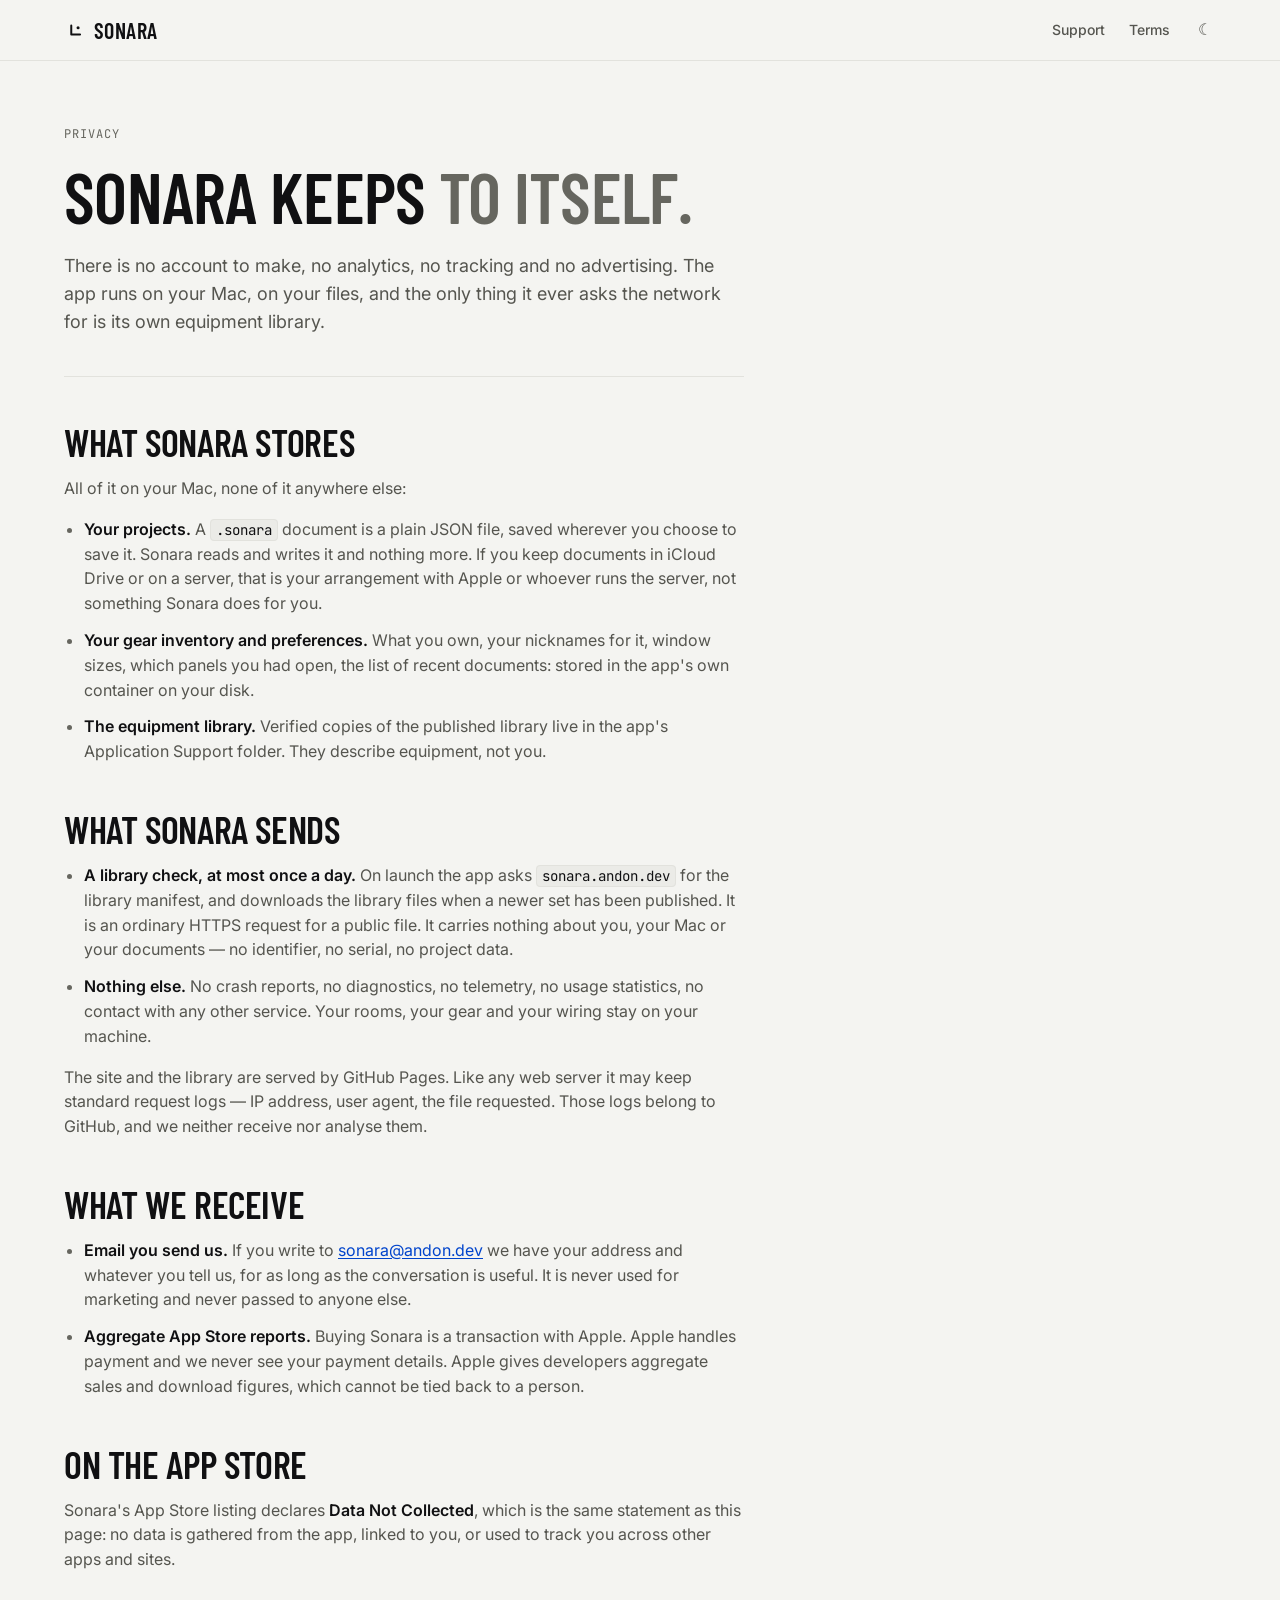
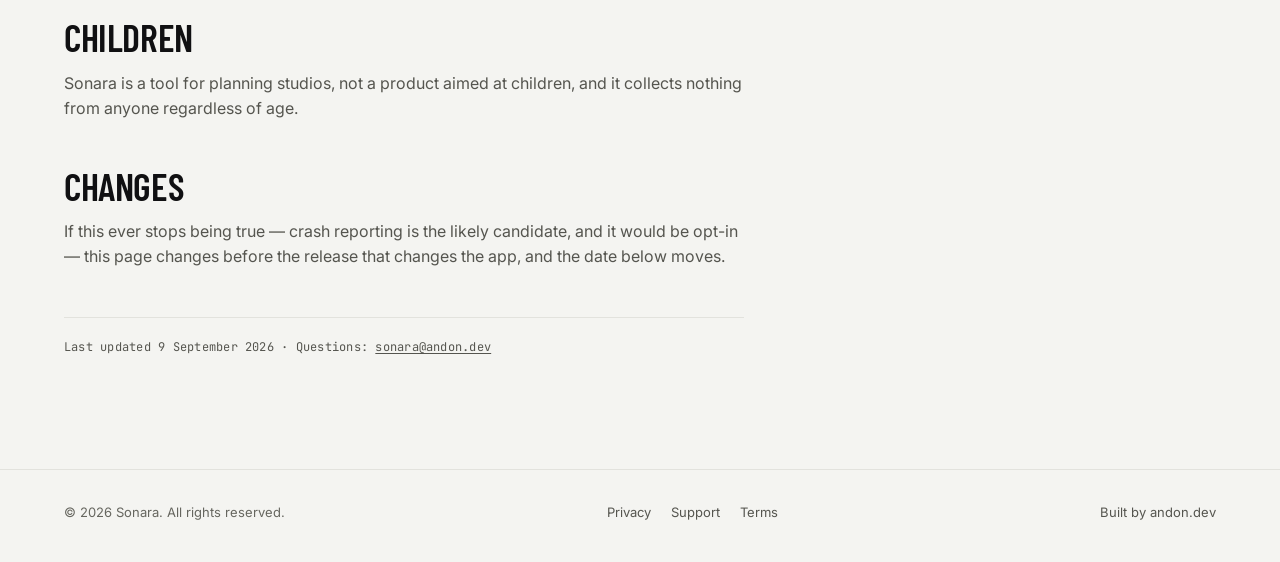
==== privacy/index.html @ f501dfa2 "Publish site (cb15d5a)" ====
<!doctype html>
<html lang="en">
<head>
  <meta charset="utf-8" />
  <meta name="viewport" content="width=device-width, initial-scale=1" />
  <title>Privacy - Sonara</title>
  <meta name="description" content="What Sonara stores, what it sends and what we receive. No account, no analytics, no tracking: the app fetches its equipment library and nothing else." />
  <meta property="og:title" content="Privacy - Sonara" />
  <meta property="og:description" content="No account, no analytics, no tracking. Sonara fetches its equipment library and nothing else." />
  <meta property="og:url" content="https://sonara.andon.dev/privacy/" />
  <link rel="canonical" href="https://sonara.andon.dev/privacy/" />
  <link rel="icon" type="image/png" href="/assets/icon-256.png" />
  <link rel="apple-touch-icon" href="/assets/icon-256.png" />
  <script>(function(){var t;try{t=localStorage.getItem('theme')}catch(e){}if(!t)t=(window.matchMedia&&matchMedia('(prefers-color-scheme: light)').matches)?'light':'dark';document.documentElement.setAttribute('data-theme',t);})();</script>
  <link rel="preconnect" href="https://fonts.googleapis.com" />
  <link rel="preconnect" href="https://fonts.gstatic.com" crossorigin />
  <link href="https://fonts.googleapis.com/css2?family=Barlow+Condensed:wght@600;700&family=Inter:wght@400;500;600&family=JetBrains+Mono&display=swap" rel="stylesheet" />
  <link rel="stylesheet" href="/style.css" />
</head>
<body class="subpage" id="top">
  <header>
    <div class="wrap nav">
      <a href="/" class="brand" aria-label="Sonara">
        <svg viewBox="0 0 100 100" aria-hidden="true"><path d="M33 30 V70 H73" fill="none" stroke="currentColor" stroke-width="9" stroke-linecap="round" stroke-linejoin="round"/><circle cx="64" cy="40" r="7" fill="currentColor"/></svg>
        <span class="name">Sonara</span>
      </a>
      <nav class="nav-links">
        <a class="nav-link" href="/support/">Support</a>
        <a class="nav-link" href="/terms/">Terms</a>
        <button id="theme-toggle" class="theme-btn" aria-label="Toggle dark and light theme">☀︎</button>
      </nav>
    </div>
  </header>

  <main>
    <section class="page">
      <div class="wrap">
        <div class="page-head">
          <span class="mono">Privacy</span>
          <h1 class="display">Sonara keeps <em>to itself.</em></h1>
          <p class="lede">There is no account to make, no analytics, no tracking and no advertising. The app runs on your Mac, on your files, and the only thing it ever asks the network for is its own equipment library.</p>
        </div>

        <div class="prose">
          <h2 class="display">What Sonara stores</h2>
          <p>All of it on your Mac, none of it anywhere else:</p>
          <ul>
            <li><b>Your projects.</b> A <code>.sonara</code> document is a plain JSON file, saved wherever you choose to save it. Sonara reads and writes it and nothing more. If you keep documents in iCloud Drive or on a server, that is your arrangement with Apple or whoever runs the server, not something Sonara does for you.</li>
            <li><b>Your gear inventory and preferences.</b> What you own, your nicknames for it, window sizes, which panels you had open, the list of recent documents: stored in the app's own container on your disk.</li>
            <li><b>The equipment library.</b> Verified copies of the published library live in the app's Application Support folder. They describe equipment, not you.</li>
          </ul>

          <h2 class="display">What Sonara sends</h2>
          <ul>
            <li><b>A library check, at most once a day.</b> On launch the app asks <code>sonara.andon.dev</code> for the library manifest, and downloads the library files when a newer set has been published. It is an ordinary HTTPS request for a public file. It carries nothing about you, your Mac or your documents — no identifier, no serial, no project data.</li>
            <li><b>Nothing else.</b> No crash reports, no diagnostics, no telemetry, no usage statistics, no contact with any other service. Your rooms, your gear and your wiring stay on your machine.</li>
          </ul>
          <p>The site and the library are served by GitHub Pages. Like any web server it may keep standard request logs — IP address, user agent, the file requested. Those logs belong to GitHub, and we neither receive nor analyse them.</p>

          <h2 class="display">What we receive</h2>
          <ul>
            <li><b>Email you send us.</b> If you write to <a href="mailto:sonara@andon.dev">sonara@andon.dev</a> we have your address and whatever you tell us, for as long as the conversation is useful. It is never used for marketing and never passed to anyone else.</li>
            <li><b>Aggregate App Store reports.</b> Buying Sonara is a transaction with Apple. Apple handles payment and we never see your payment details. Apple gives developers aggregate sales and download figures, which cannot be tied back to a person.</li>
          </ul>

          <h2 class="display">On the App Store</h2>
          <p>Sonara's App Store listing declares <b>Data Not Collected</b>, which is the same statement as this page: no data is gathered from the app, linked to you, or used to track you across other apps and sites.</p>

          <h2 class="display">Children</h2>
          <p>Sonara is a tool for planning studios, not a product aimed at children, and it collects nothing from anyone regardless of age.</p>

          <h2 class="display">Changes</h2>
          <p>If this ever stops being true — crash reporting is the likely candidate, and it would be opt-in — this page changes before the release that changes the app, and the date below moves.</p>

          <p class="mono updated">Last updated 9 September 2026 &middot; Questions: <a href="mailto:sonara@andon.dev">sonara@andon.dev</a></p>
        </div>
      </div>
    </section>
  </main>

  <footer>
    <div class="wrap foot">
      <div>© 2026 Sonara. All rights reserved.</div>
      <nav class="foot-links">
        <a href="/privacy/">Privacy</a>
        <a href="/support/">Support</a>
        <a href="/terms/">Terms</a>
      </nav>
      <div><a href="https://andon.dev">Built by andon.dev</a></div>
    </div>
  </footer>

  <script src="/theme.js"></script>
</body>
</html>
---- style.css ----
/* Sonara site.
   Dark first, the way the app and the studio brands are. Barlow Condensed
   for display type, Inter for reading, JetBrains Mono for figures and
   labels. One accent (blue), used sparingly. The corner-dotted frame is
   kept for the hero image only, as a nod to the plan the app draws. */

:root {
  --s1: 4px; --s2: 8px; --s3: 12px; --s4: 16px; --s5: 20px; --s6: 24px;
  --s8: 32px; --s10: 40px; --s12: 48px; --s16: 64px; --s20: 80px; --s24: 96px; --s32: 128px;
  --max-width: 1200px;
  --radius: 6px;

  --bg: #0b0b0c;
  --bg-2: #121214;
  --bg-3: #1a1a1d;
  --ink: #f3f3f0;
  --ink-2: #a9a9a2;
  --ink-3: #7f7f78;
  --line: #232326;
  --line-2: #2e2e32;
  --accent: #2f6bff;
  --accent-hover: #5486ff;
  --accent-ink: #fff;
  --header-bg: rgba(11, 11, 12, 0.82);
  --shot-shadow: 0 30px 80px rgba(0, 0, 0, 0.6);
  color-scheme: dark;
}
[data-theme="light"] {
  --bg: #f4f4f1;
  --bg-2: #ffffff;
  --bg-3: #ebebe7;
  --ink: #101012;
  --ink-2: #55554f;
  --ink-3: #66665f;
  --line: #e2e2dd;
  --line-2: #d2d2cc;
  --accent: #0044cc;
  --accent-hover: #0036a3;
  --accent-ink: #fff;
  --header-bg: rgba(244, 244, 241, 0.86);
  --shot-shadow: 0 30px 80px rgba(0, 0, 0, 0.18);
  color-scheme: light;
}

* { box-sizing: border-box; }
html { scroll-behavior: smooth; }
body {
  margin: 0;
  font-family: "Inter", -apple-system, BlinkMacSystemFont, "Segoe UI", sans-serif;
  font-size: 16px; line-height: 1.55;
  background: var(--bg); color: var(--ink);
  -webkit-font-smoothing: antialiased;
}
a { color: inherit; text-decoration: none; }
img { max-width: 100%; height: auto; display: block; }
.wrap { max-width: var(--max-width); margin: 0 auto; padding: 0 var(--s6); }

.display {
  font-family: "Barlow Condensed", "Inter", sans-serif;
  font-weight: 600; text-transform: uppercase;
  letter-spacing: -0.01em; line-height: 0.92;
}
.mono {
  font-family: "JetBrains Mono", ui-monospace, monospace;
  font-size: 12px; letter-spacing: 0.08em; text-transform: uppercase;
  color: var(--ink-3);
}

/* ---------- Header ---------- */
header {
  position: sticky; top: 0; z-index: 10;
  background: var(--header-bg);
  backdrop-filter: blur(10px); -webkit-backdrop-filter: blur(10px);
  border-bottom: 1px solid var(--line);
}
.nav { display: flex; align-items: center; justify-content: space-between; height: 60px; }
.brand { display: inline-flex; align-items: center; gap: var(--s2); opacity: 0; transition: opacity 300ms ease; }
header.scrolled .brand { opacity: 1; }
.brand svg { width: 22px; height: 22px; color: var(--ink); }
.brand .name { font-family: "Barlow Condensed", sans-serif; font-weight: 600; font-size: 22px; letter-spacing: 0.02em; text-transform: uppercase; }
.nav-links { display: flex; align-items: center; gap: var(--s6); }
.nav-links a.nav-link { color: var(--ink-2); font-size: 14px; font-weight: 500; }
.nav-links a.nav-link:hover { color: var(--ink); }
.theme-btn { background: transparent; border: 0; padding: 4px; color: var(--ink-2); font-size: 16px; line-height: 1; cursor: pointer; }
.theme-btn:hover { color: var(--ink); }

/* ---------- Buttons ---------- */
.button {
  display: inline-flex; align-items: center; gap: var(--s2);
  font-family: "Inter", sans-serif; font-size: 15px; font-weight: 600; line-height: 20px;
  padding: 12px 20px; border-radius: var(--radius); border: 0;
  color: var(--accent-ink); background: var(--accent);
  box-shadow: 0 0 0 1px rgba(255,255,255,0.06) inset, 0 8px 24px rgba(47, 107, 255, 0.25);
  transition: background-color 160ms ease;
}
.button:hover { background: var(--accent-hover); }
.button--static { cursor: default; }
.button--static:hover { background: var(--accent); }

/* ---------- Hero ---------- */
.hero { padding: var(--s16) 0 0; }
.hero .mono { margin: 0 0 var(--s5); display: block; }
.masthead { display: flex; align-items: baseline; gap: var(--s8); flex-wrap: wrap; margin: 0 0 var(--s12); }
.masthead .mono { margin: 0; padding-bottom: 0.18em; }
.wordmark {
  display: flex; align-items: center; gap: 0.08em;
  font-size: clamp(64px, 10.5vw, 148px); line-height: 1;
  margin: 0; letter-spacing: 0.01em;
}
.wordmark svg { width: 0.72em; height: 0.72em; flex: none; color: var(--ink); }
.hero h1 {
  font-size: clamp(48px, 7.5vw, 104px);
  margin: 0 0 var(--s8); max-width: 24ch;
}
.hero h1 em { font-style: normal; color: var(--ink-3); }
.hero-row { display: flex; align-items: flex-end; justify-content: flex-start; gap: var(--s10); flex-wrap: wrap; margin-bottom: var(--s12); }
.hero-row p { margin: 0; max-width: 46ch; font-size: 18px; color: var(--ink-2); }

/* The screenshot bleeds off the bottom of the first screen and fades into
   the page; the corner dots are the plan-drawing motif. */
.hero-shot {
  position: relative; overflow: hidden; aspect-ratio: 16 / 8.2;
  border: 1px solid var(--line-2); background: var(--bg-2);
  box-shadow: var(--shot-shadow);
}
.hero-shot img { width: 106%; max-width: none; margin: -1.5% 0 0 -3%; }
.hero-shot::after {
  content: ""; position: absolute; inset: auto 0 0 0; height: 30%;
  background: linear-gradient(to bottom, transparent, var(--bg));
  pointer-events: none;
}
.dot {
  position: absolute; width: 8px; height: 8px; border-radius: 50%; z-index: 2;
  background: var(--bg); box-shadow: 0 0 0 1px var(--ink-3), 0 0 0 4px var(--bg);
}
.dot--tl { top: -4px; left: -4px; } .dot--tr { top: -4px; right: -4px; }
.dot--bl { bottom: -4px; left: -4px; } .dot--br { bottom: -4px; right: -4px; }

/* ---------- Spec strip ---------- */
.spec { border-top: 1px solid var(--line); border-bottom: 1px solid var(--line); margin-top: var(--s20); }
.spec-grid { display: grid; grid-template-columns: repeat(6, 1fr); }
.spec-cell { padding: var(--s6) var(--s5); border-right: 1px dashed var(--line-2); }
.spec-cell:last-child { border-right: 0; }
.spec-cell .mono { display: block; margin-bottom: var(--s2); }
.spec-cell strong { font-family: "Barlow Condensed", sans-serif; font-weight: 600; font-size: 30px; line-height: 1; letter-spacing: -0.01em; }
.spec-cell strong small { font-size: 16px; color: var(--ink-2); font-weight: 500; margin-left: 4px; }

/* ---------- Scroll story ----------
   The copy for each step scrolls in the left column; the frame on the right
   is sticky and crossfades between the step's screenshots. The two pages
   taller than a screen pan through the frame as their step scrolls, so the
   report is read by scrolling the page. Under 900px the frame is dropped and
   each step shows its own media inline. */
.story { padding: var(--s16) 0 0; }
.story-grid { display: grid; grid-template-columns: 5fr 7fr; gap: var(--s16); align-items: start; }
.step { min-height: 100vh; display: flex; align-items: center; padding: var(--s10) 0; }
/* The steps whose page pans through the frame are sized by story.js so the
   page moves no faster than the scroll (one pixel of page per pixel scrolled);
   this is the floor for a short page or before the image has loaded. */
.step--long { min-height: 220vh; }
.step-copy .mono { display: block; margin-bottom: var(--s4); }
.step-copy .mono b { color: var(--accent); font-weight: 400; margin-right: var(--s3); }
.step-copy h2 { font-size: clamp(44px, 5vw, 68px); margin: 0 0 var(--s5); max-width: 15ch; }
.step-copy p { margin: 0; color: var(--ink-2); font-size: 17px; max-width: 42ch; }
.step-media { display: none; }

/* Frame height is two thirds of its column width; centre it in the viewport. */
.stage { position: sticky; top: max(80px, calc(50vh - (7 / 12 * min(var(--max-width), 100vw - 48px) - 37px) / 3)); }
.stage-frame {
  position: relative; aspect-ratio: 3 / 2;
  border: 1px solid var(--line-2); border-radius: var(--radius);
  background: var(--bg-2); box-shadow: var(--shot-shadow); overflow: hidden;
}
.layer { position: absolute; inset: 0; opacity: 0; transition: opacity 600ms ease; pointer-events: none; }
.layer.active { opacity: 1; pointer-events: auto; }
.layer .crop { position: absolute; inset: 0; aspect-ratio: auto; border: 0; border-radius: 0; box-shadow: none; }
.layer--tall img.pan { position: absolute; left: 0; top: 0; width: 100%; will-change: transform; }
/* Before and after in the frame: one crop of the same figures, the treated
   room fading in over the untreated one as the reader scrolls through the
   step (story.js sets --flip from 0 to 1), so the treatment reads as
   happening rather than as two pictures to compare. */
.flip img.after { opacity: var(--flip, 0); }
.flip .crop-label { display: grid; }
.flip .crop-label span { grid-area: 1 / 1; transition: opacity 200ms ease; }
.flip .flip-before { opacity: calc(1 - var(--flip, 0)); }
.flip .flip-after { opacity: var(--flip, 0); }

/* A zoomed crop of a screenshot: the image is scaled past the frame and
   offset so the detail that sells the view is what shows. */
.crop {
  position: relative; overflow: hidden; aspect-ratio: 3 / 2;
  border: 1px solid var(--line-2); border-radius: var(--radius);
  background: var(--bg-2); box-shadow: var(--shot-shadow); cursor: zoom-in;
}
.crop img {
  position: absolute; max-width: none;
  width: calc(100% * var(--zoom, 1.4));
  left: var(--x, -20%); top: var(--y, -20%);
  will-change: transform;
}

/* A page taller than any screen, shown at width and scrolled in place
   (the narrow-screen fallback for the panning layers). */
.tall {
  position: relative; overflow-y: auto; overflow-x: hidden; aspect-ratio: 3 / 2;
  border: 1px solid var(--line-2); border-radius: var(--radius);
  background: var(--bg-2); box-shadow: var(--shot-shadow);
  scrollbar-width: thin; scrollbar-color: var(--line-2) transparent;
}
.tall img { width: 100%; display: block; }
.tall-hint {
  position: sticky; bottom: var(--s3); left: 100%; transform: translateX(calc(-100% - var(--s3)));
  display: inline-block; padding: 4px 8px; border-radius: 999px;
  background: var(--bg); border: 1px solid var(--line-2); color: var(--ink-2); font-size: 11px;
}

/* Before and after, inline on narrow screens: two wide crops of the same figures, stacked. */
.compare { display: grid; gap: var(--s3); }
.crop--wide { aspect-ratio: 3 / 1; }
.crop-label {
  position: absolute; z-index: 2; bottom: var(--s3); left: var(--s3);
  padding: 4px 8px; border-radius: 999px;
  background: var(--bg); border: 1px solid var(--line-2); color: var(--ink); font-size: 11px;
}

/* Full-width breaker: the 3D view */
.breaker { padding: var(--s16) 0; border-top: 1px solid var(--line); margin-top: var(--s16); }
.breaker-head { display: flex; align-items: flex-end; justify-content: space-between; gap: var(--s8); margin-bottom: var(--s8); flex-wrap: wrap; }
.breaker-head h2 { font-size: clamp(44px, 5vw, 68px); margin: 0; }
.breaker-head p { margin: 0; color: var(--ink-2); max-width: 40ch; }
.breaker .crop { aspect-ratio: 16 / 7; }

/* ---------- Closing ---------- */
.closing { padding: var(--s32) 0; border-top: 1px solid var(--line); text-align: center; }
.closing h2 { font-size: clamp(48px, 7vw, 96px); margin: 0 0 var(--s8); }
.closing h2 em { font-style: normal; color: var(--ink-3); }

/* ---------- Prose pages ----------
   Privacy, support and terms: one column at reading width, on the same type
   scale as the rest of the site. There is no wordmark below the header here,
   so the brand in it is shown from the top rather than fading in on scroll. */
.subpage header .brand { opacity: 1; }
.page { padding: var(--s16) 0 var(--s24); }
.page-head { max-width: 68ch; margin-bottom: var(--s12); padding-bottom: var(--s10); border-bottom: 1px solid var(--line); }
.page-head .mono { display: block; margin-bottom: var(--s5); }
.page-head h1 { font-size: clamp(40px, 5.5vw, 76px); margin: 0 0 var(--s6); }
.page-head h1 em { font-style: normal; color: var(--ink-3); }
.lede { margin: 0; font-size: 18px; color: var(--ink-2); }

.prose { max-width: 68ch; }
.prose h2 { font-size: clamp(28px, 3vw, 38px); margin: var(--s12) 0 var(--s4); }
.prose p { margin: 0 0 var(--s4); color: var(--ink-2); }
.prose ul { margin: 0 0 var(--s4); padding-left: var(--s5); color: var(--ink-2); }
.prose li { margin-bottom: var(--s3); }
.prose li::marker { color: var(--ink-3); }
.prose b { color: var(--ink); font-weight: 600; }
.prose a { color: var(--accent); text-decoration: underline; text-underline-offset: 2px; }
.prose a:hover { color: var(--accent-hover); }
.prose code {
  font-family: "JetBrains Mono", ui-monospace, monospace; font-size: 0.88em;
  padding: 1px 5px; border-radius: 4px;
  background: var(--bg-3); border: 1px solid var(--line); color: var(--ink);
}
.prose .updated { display: block; margin-top: var(--s12); padding-top: var(--s5); border-top: 1px solid var(--line); text-transform: none; letter-spacing: 0.02em; }
.prose .updated a { color: var(--ink-2); }

/* ---------- Footer ---------- */
footer { padding: var(--s8) 0 var(--s10); border-top: 1px solid var(--line); color: var(--ink-3); font-size: 13px; }
.foot { display: flex; justify-content: space-between; align-items: center; flex-wrap: wrap; gap: var(--s3); }
.foot a { color: var(--ink-2); }
.foot a:hover { color: var(--ink); }
.foot-links { display: flex; gap: var(--s5); }

/* ---------- Lightbox ---------- */
.lightbox {
  position: fixed; inset: 0; z-index: 100; display: none;
  align-items: center; justify-content: center;
  background: rgba(0, 0, 0, 0.92); padding: var(--s8);
}
.lightbox.open { display: flex; }
.lightbox img { max-width: 96vw; max-height: 92vh; width: auto; height: auto; border-radius: var(--radius); box-shadow: 0 30px 100px rgba(0,0,0,0.7); }
.lb-btn { position: absolute; background: rgba(255,255,255,0.08); color: #fff; border: 0; border-radius: 999px; width: 44px; height: 44px; font-size: 22px; cursor: pointer; }
.lb-btn:hover { background: rgba(255,255,255,0.18); }
.lb-close { top: var(--s5); right: var(--s5); }
.lb-prev { left: var(--s5); top: 50%; transform: translateY(-50%); }
.lb-next { right: var(--s5); top: 50%; transform: translateY(-50%); }

/* ---------- Responsive ---------- */
@media (max-width: 900px) {
  .spec-grid { grid-template-columns: repeat(3, 1fr); }
  .spec-cell:nth-child(3) { border-right: 0; }
  .spec-cell { border-bottom: 1px dashed var(--line-2); }
  .spec-cell:nth-child(n+4) { border-bottom: 0; }
  .story-grid { grid-template-columns: 1fr; gap: 0; }
  .stage { display: none; }
  .step { min-height: 0; display: block; padding: var(--s12) 0; border-top: 1px solid var(--line); }
  .step--long { min-height: 0; }
  .step-media { display: block; margin-top: var(--s8); }
  .hero-row { margin-bottom: var(--s8); }
  /* A desktop page at phone width is unreadable at full width; show its
     left two thirds at a legible size and let it scroll, in a taller panel. */
  .tall { aspect-ratio: 4 / 3; }
  .tall img { width: 170%; max-width: none; }
  .crop--wide { aspect-ratio: 2 / 1; }
}
@media (max-width: 560px) {
  .spec-grid { grid-template-columns: repeat(2, 1fr); }
  .spec-cell:nth-child(3) { border-right: 1px dashed var(--line-2); }
  .spec-cell:nth-child(even) { border-right: 0; }
  .spec-cell:nth-child(n+4) { border-bottom: 1px dashed var(--line-2); }
  .spec-cell:nth-child(n+5) { border-bottom: 0; }
}
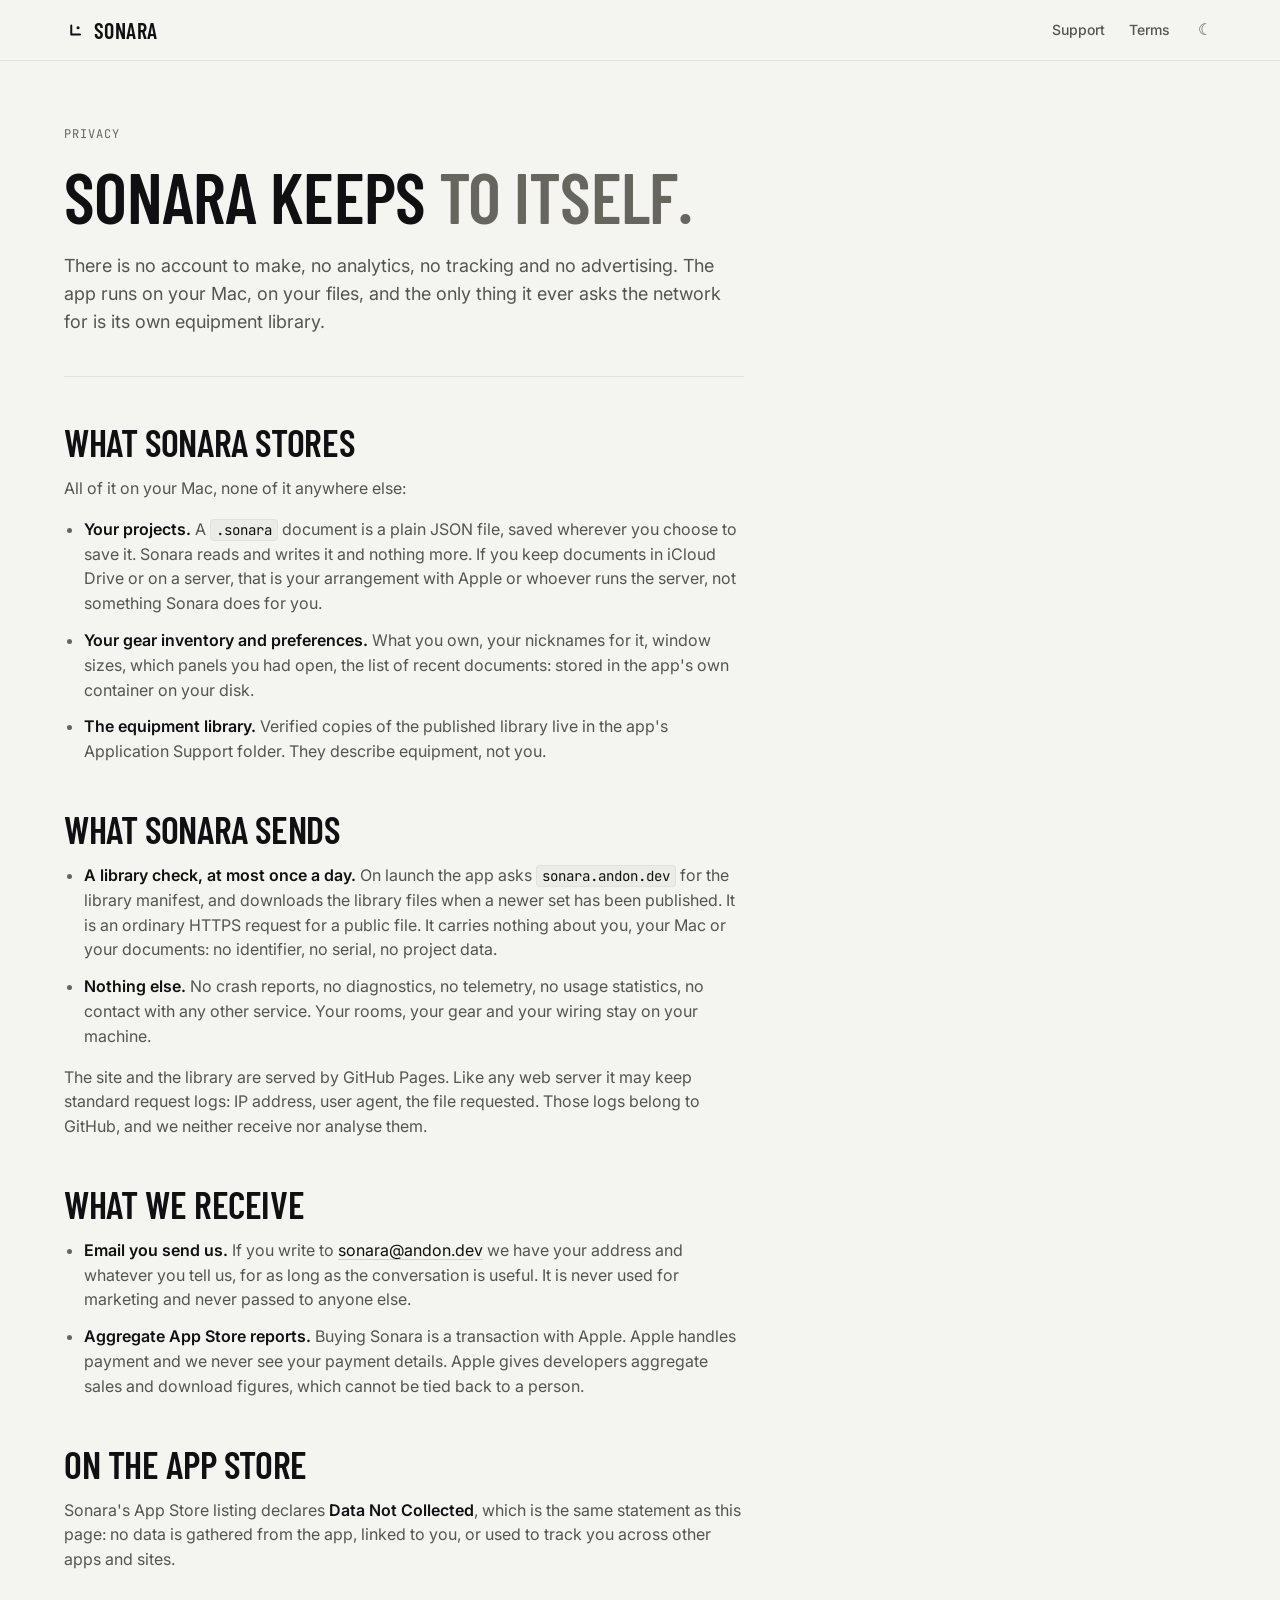
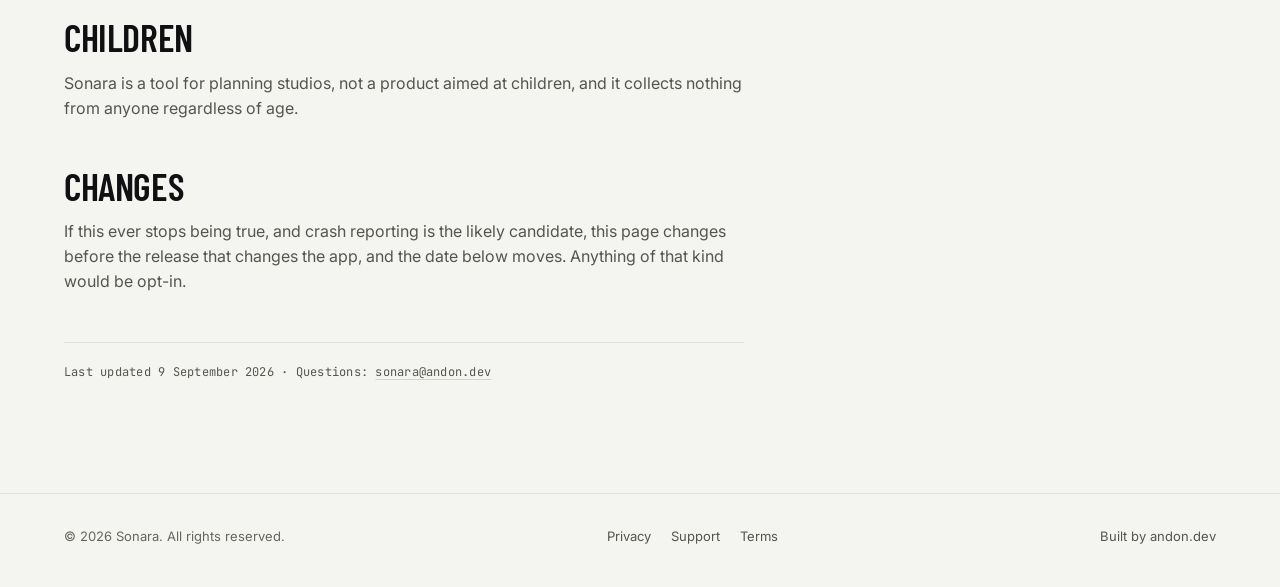
==== commit a2d70408: "Publish site (891bdbd)" ====
--- a/privacy/index.html
+++ b/privacy/index.html
@@ -52,10 +52,10 @@
 
           <h2 class="display">What Sonara sends</h2>
           <ul>
-            <li><b>A library check, at most once a day.</b> On launch the app asks <code>sonara.andon.dev</code> for the library manifest, and downloads the library files when a newer set has been published. It is an ordinary HTTPS request for a public file. It carries nothing about you, your Mac or your documents — no identifier, no serial, no project data.</li>
+            <li><b>A library check, at most once a day.</b> On launch the app asks <code>sonara.andon.dev</code> for the library manifest, and downloads the library files when a newer set has been published. It is an ordinary HTTPS request for a public file. It carries nothing about you, your Mac or your documents: no identifier, no serial, no project data.</li>
             <li><b>Nothing else.</b> No crash reports, no diagnostics, no telemetry, no usage statistics, no contact with any other service. Your rooms, your gear and your wiring stay on your machine.</li>
           </ul>
-          <p>The site and the library are served by GitHub Pages. Like any web server it may keep standard request logs — IP address, user agent, the file requested. Those logs belong to GitHub, and we neither receive nor analyse them.</p>
+          <p>The site and the library are served by GitHub Pages. Like any web server it may keep standard request logs: IP address, user agent, the file requested. Those logs belong to GitHub, and we neither receive nor analyse them.</p>
 
           <h2 class="display">What we receive</h2>
           <ul>
@@ -70,7 +70,7 @@
           <p>Sonara is a tool for planning studios, not a product aimed at children, and it collects nothing from anyone regardless of age.</p>
 
           <h2 class="display">Changes</h2>
-          <p>If this ever stops being true — crash reporting is the likely candidate, and it would be opt-in — this page changes before the release that changes the app, and the date below moves.</p>
+          <p>If this ever stops being true, and crash reporting is the likely candidate, this page changes before the release that changes the app, and the date below moves. Anything of that kind would be opt-in.</p>
 
           <p class="mono updated">Last updated 9 September 2026 &middot; Questions: <a href="mailto:sonara@andon.dev">sonara@andon.dev</a></p>
         </div>
--- a/style.css
+++ b/style.css
@@ -254,8 +254,18 @@
 .prose li { margin-bottom: var(--s3); }
 .prose li::marker { color: var(--ink-3); }
 .prose b { color: var(--ink); font-weight: 600; }
-.prose a { color: var(--accent); text-decoration: underline; text-underline-offset: 2px; }
-.prose a:hover { color: var(--accent-hover); }
+/* Links in prose read as the text they sit in, marked by an underline in the
+   rule colour rather than by going blue: the accent is kept for the one thing
+   on the site that is a button. */
+.prose a, .page-head a {
+  color: var(--ink);
+  text-decoration: underline;
+  text-decoration-color: var(--line-2);
+  text-decoration-thickness: 1px;
+  text-underline-offset: 3px;
+  transition: text-decoration-color 160ms ease, color 160ms ease;
+}
+.prose a:hover, .page-head a:hover { color: var(--ink); text-decoration-color: var(--ink-3); }
 .prose code {
   font-family: "JetBrains Mono", ui-monospace, monospace; font-size: 0.88em;
   padding: 1px 5px; border-radius: 4px;
@@ -263,6 +273,7 @@
 }
 .prose .updated { display: block; margin-top: var(--s12); padding-top: var(--s5); border-top: 1px solid var(--line); text-transform: none; letter-spacing: 0.02em; }
 .prose .updated a { color: var(--ink-2); }
+.prose .updated a:hover { color: var(--ink); }
 
 /* ---------- Footer ---------- */
 footer { padding: var(--s8) 0 var(--s10); border-top: 1px solid var(--line); color: var(--ink-3); font-size: 13px; }
